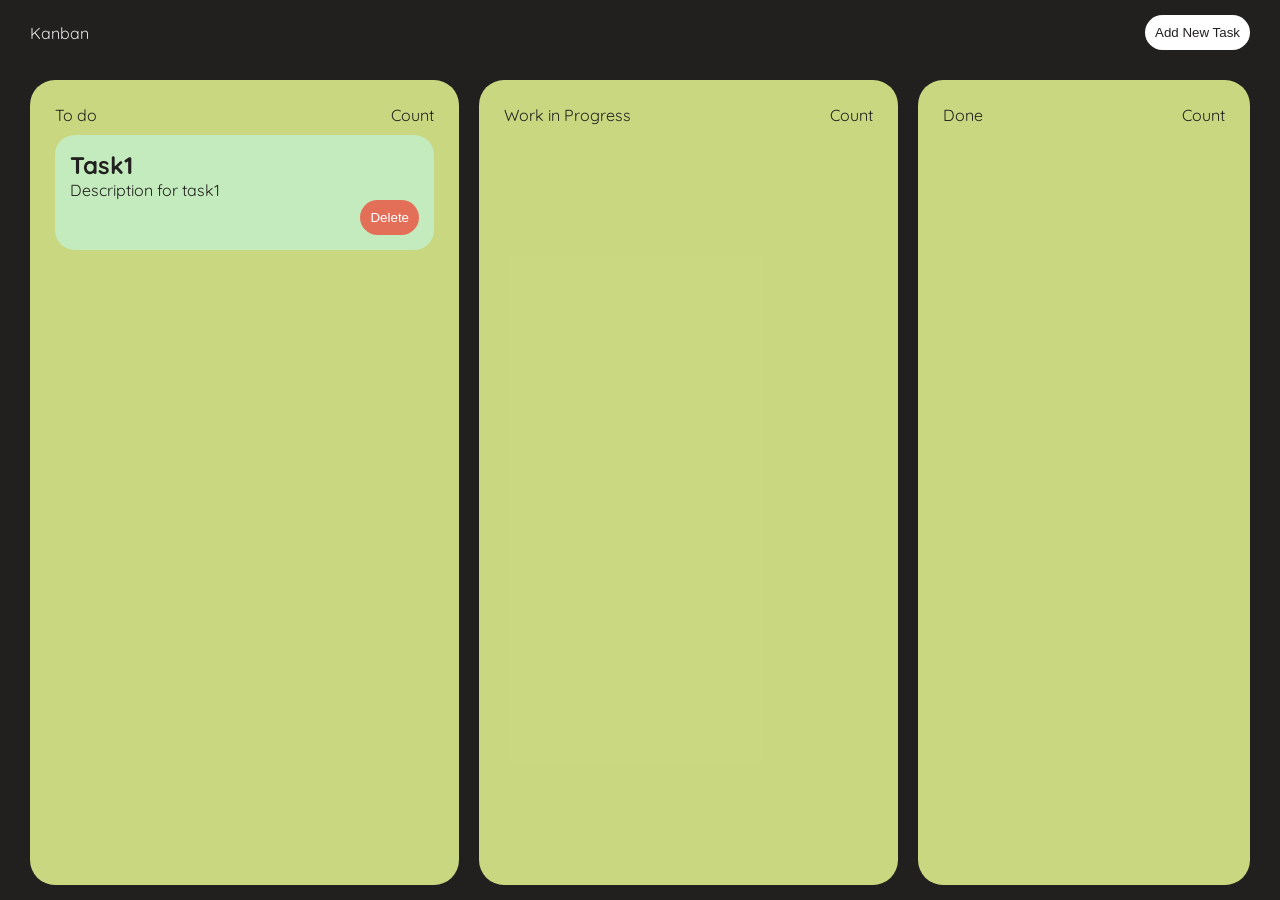
==== index.html @ dbea5243 "Basic UI comlete" ====
<!DOCTYPE html>
<html lang="en">
  <head>
    <meta charset="UTF-8" />
    <meta name="viewport" content="width=device-width, initial-scale=1.0" />
    <title>Document</title>
    <link rel="stylesheet" href="style.css" />
    <link rel="preconnect" href="https://fonts.googleapis.com" />
    <link rel="preconnect" href="https://fonts.gstatic.com" crossorigin />
    <link
      href="https://fonts.googleapis.com/css2?family=Quicksand:wght@300..700&display=swap"
      rel="stylesheet"
    />
  </head>
  <body>
    <main>
      <nav>
        <div class="left">Kanban</div>
        <button class="right">Add New Task</button>
      </nav>
      <section class="board">
        <div class="task-col">
          <div class="heading">
            <div class="left">To do</div>
            <div class="right">Count</div>
          </div>

          <div class="task" draggable="true">
            <h2>Task1</h2>
            <p>Description for task1</p>
            <button class="button">Delete</button>
          </div>
        </div>
        <div class="task-col">
          <div class="heading">
            <div class="left">Work in Progress</div>
            <div class="right">Count</div>
          </div>
        </div>
        <div class="task-col">
          <div class="heading">
            <div class="left">Done</div>
            <div class="right">Count</div>
          </div>
        </div>
      </section>
    </main>
  </body>
</html>
---- style.css ----
*{
    margin: 0;
    padding:0;
    box-sizing: border-box;
}
:root{
    --bg-color:#21201F;
    --primary-text-color:#e7e7e7;
    --quicksand-font-family: 'Quicksand', sans-serif;

    --nav-padding:15px 30px;
    --section-padding:15px 30px ;
    --padding-s:5x;
    --padding-m:10px;
    --padding-l:15px;
    --padding-xl:20px;
    --padding-xxl:25px;

    /* border radius */
    --br-s:5px;
    --br-m:10px;
    --br-l:15px;
    --br-xl:20px;
    --br-xxl:25px;
}
html,body{
    height: 100%;
    width: 100%;
    font-family: var(--quicksand-font-family);
}
body{
    background-color:var(--bg-color);
    color:var(--primary-text-color) ;
}
main{
  display: flex;
  flex-direction: column;
  height: 100%;
 }
nav{
padding: var(--nav-padding);
display: flex;
align-items: center;
justify-content: space-between;
}

nav button{
   background-color: #fff; 
   border: none;
   outline: none;
   color:black;
   padding: var(--padding-m);
   border-radius:var(--br-xl) ;

}

section{
    padding: var(--section-padding);
    display: flex;
    justify-content: space-between;
    gap: 20px;
    flex-grow: 1;
}
section .task-col{
    background-color:#e5f691db;
    border-radius: var(--br-xxl);
    padding: var(--padding-xxl);
    flex-grow: 1;
    display: flex;
    flex-direction: column;
    gap:var(--padding-m);
    cursor:grab;
}
.task-col .heading{
width: 100%;    
display: flex;
justify-content: space-between;
}
.heading .left,.right{
    color: #21201F;
}

section .task-col .task{
    background-color: #c1f8e698;
    border-radius: var(--br-xl);
    padding: var(--padding-l);
   color: #21201F;
   display: flex;
   flex-direction: column;
   gap:var(--padding-s);
}
section .task-col .task .button{
   align-self: flex-end;
   cursor: pointer;
   border: none;
   padding: var(--padding-m);
   border-radius: var(--br-xl);
   outline: none;
   color:#ffffff;
   background-color: #ff000086;
}
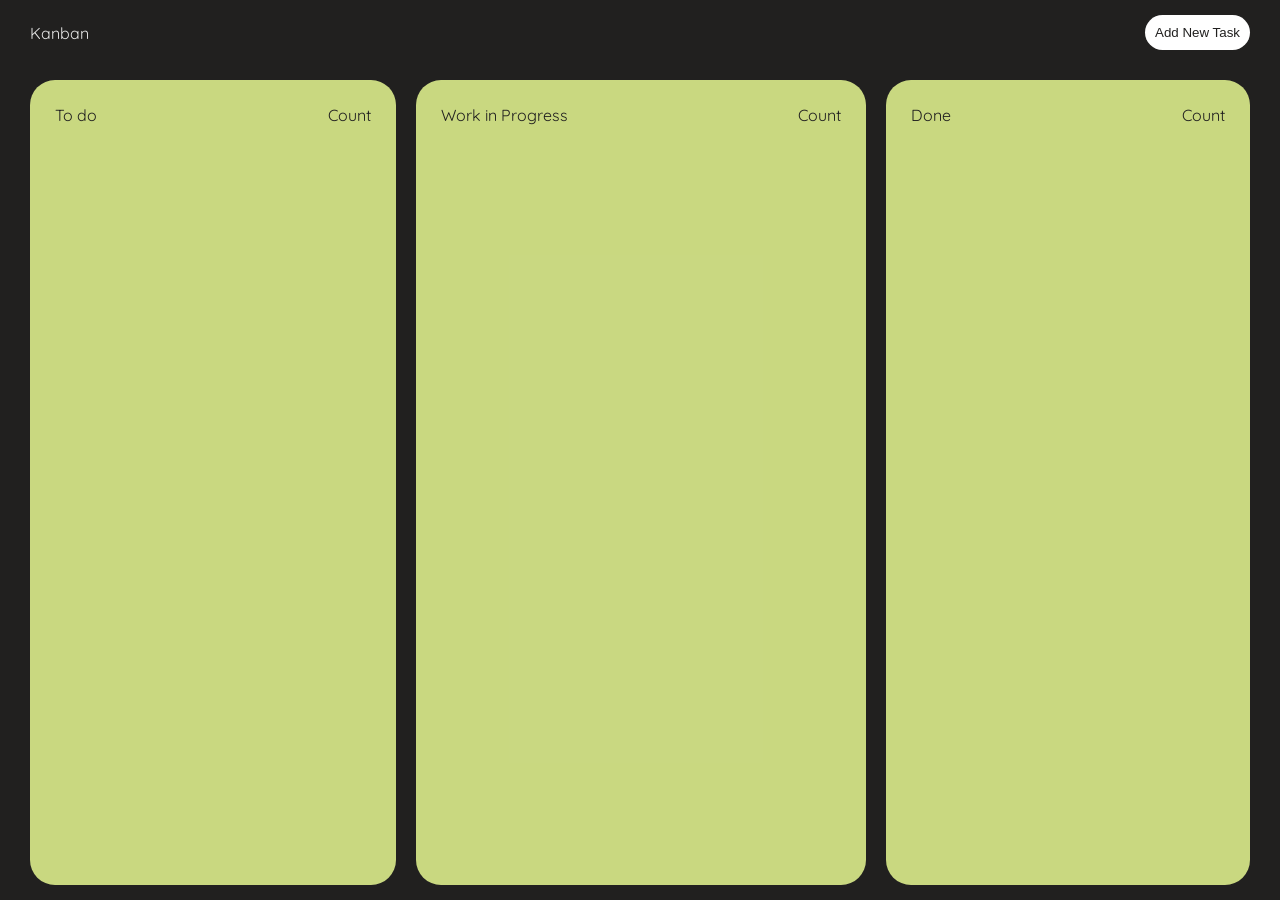
==== commit 8a702ead: "feat: Implement task persistence via local storage, enabling dynamic rendering and removal of hardco" ====
--- a/index.html
+++ b/index.html
@@ -16,28 +16,22 @@
     <main>
       <nav>
         <div class="left">Kanban</div>
-        <button class="right">Add New Task</button>
+        <button class="right" id="toggle-modal">Add New Task</button>
       </nav>
       <section class="board">
-        <div class="task-col">
+        <div id="todo" class="task-col">
           <div class="heading">
             <div class="left">To do</div>
             <div class="right">Count</div>
           </div>
-
-          <div class="task" draggable="true">
-            <h2>Task1</h2>
-            <p>Description for task1</p>
-            <button class="button">Delete</button>
-          </div>
         </div>
-        <div class="task-col">
+        <div id="progress" class="task-col">
           <div class="heading">
             <div class="left">Work in Progress</div>
             <div class="right">Count</div>
           </div>
         </div>
-        <div class="task-col">
+        <div id="done" class="task-col">
           <div class="heading">
             <div class="left">Done</div>
             <div class="right">Count</div>
@@ -45,5 +39,14 @@
         </div>
       </section>
     </main>
+    <div class="modal add-new-task">
+      <div class="bg"></div>
+      <div class="center">
+        <input type="text" placeholder="Task Title" />
+        <textarea placeholder="Task description"></textarea>
+        <button id="add-task-btn" class="add-task-btn">Add Task</button>
+      </div>
+    </div>
   </body>
+  <script src="script.js"></script>
 </html>
--- a/style.css
+++ b/style.css
@@ -70,6 +70,7 @@
     flex-direction: column;
     gap:var(--padding-m);
     cursor:grab;
+    transition :all 0.7s cubic-bezier(0.19,1,0.22,1)
 }
 .task-col .heading{
 width: 100%;    
@@ -98,4 +99,63 @@
    outline: none;
    color:#ffffff;
    background-color: #ff000086;
-}+}
+
+section .task-col.hover-over{
+    border:2px dashed black;
+    scale:1.02;
+}
+
+.modal{
+    position:fixed;
+    height: 100vh;
+    width: 100vw;
+    top: 0;
+    left: 0;
+    display: none;
+    justify-content: center;
+    align-items: center;
+    z-index: 100 ;
+}
+.modal.active{
+    display: flex;
+}
+.modal .center{
+    background-color: #fff;
+    padding:var(--padding-xxl);
+    border-radius: var(--br-xxl);
+    display: flex;
+    flex-direction: column;
+    gap:var(--padding-m);
+    position: relative;
+    z-index: 1;
+}
+.modal .bg{
+    position:absolute;
+    top:0;
+    left:0;
+    height: 100vh;
+    width: 100vw;
+    background-color: rgba(0, 0, 0, 0.297);
+    backdrop-filter: blur(10px);
+}
+.modal .center input,.modal .center textarea{
+    background-color:#fff;
+    color:#21201F;
+    border-radius: var(--br-xl);
+    padding: var(--padding-m);
+    border:1px solid #ccc;
+}
+.modal .center button{
+    background-color: #000000;
+    color:#fff;
+    border-radius: var(--br-xl);
+    padding: var(--padding-m);
+    border:1px solid #000000;
+    cursor: pointer;
+}   
+.modal .center button:hover{
+    background-color: #2a2828;
+    color:#fff;
+    border:1px solid #000000;
+}
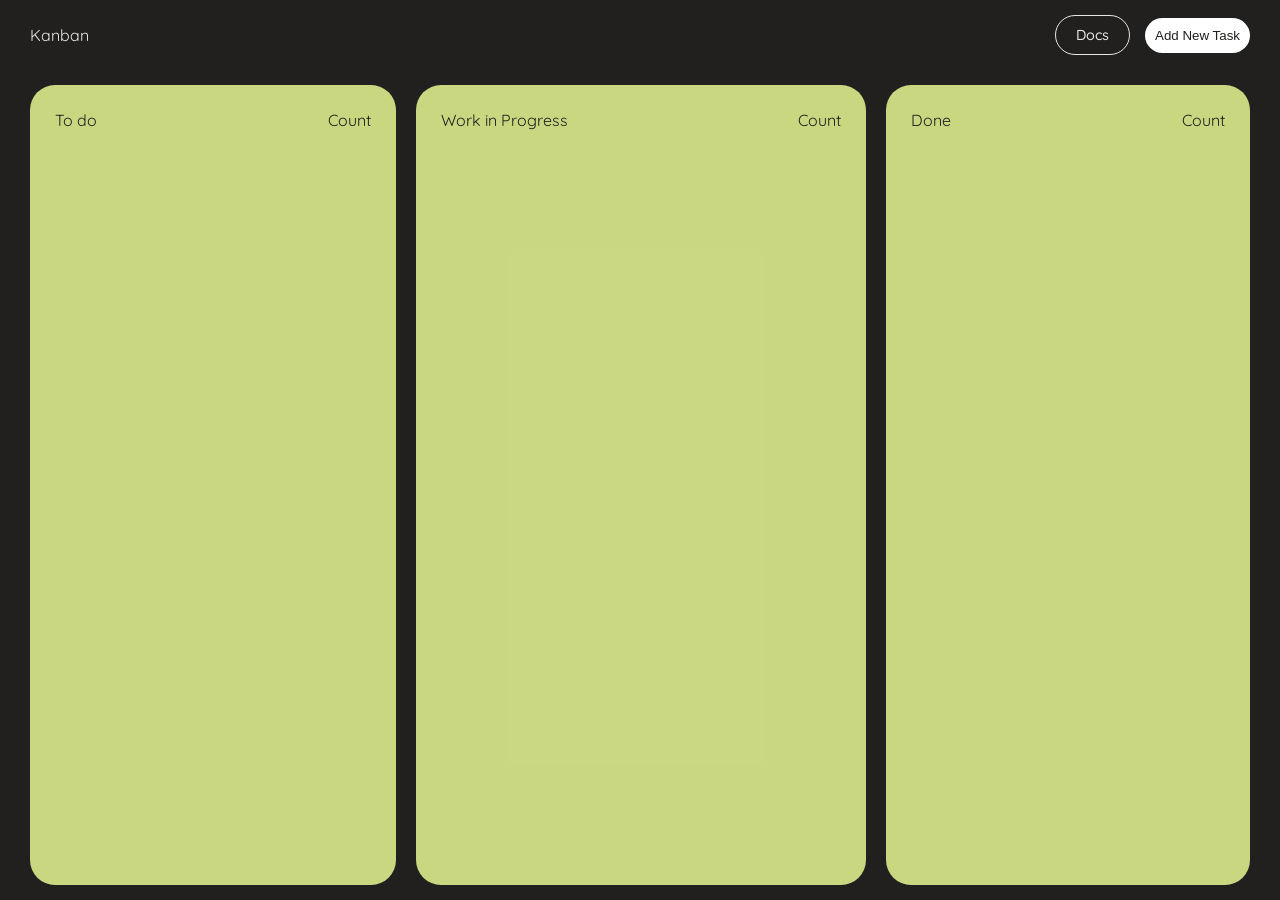
==== commit 7ac78121: "docs: add project technical documentation and navigation link to header" ====
--- a/index.html
+++ b/index.html
@@ -16,7 +16,10 @@
     <main>
       <nav>
         <div class="left">Kanban</div>
-        <button class="right" id="toggle-modal">Add New Task</button>
+        <div class="nav-actions">
+          <a href="docs.html" class="docs-btn">Docs</a>
+          <button class="right" id="toggle-modal">Add New Task</button>
+        </div>
       </nav>
       <section class="board">
         <div id="todo" class="task-col">
--- a/style.css
+++ b/style.css
@@ -44,6 +44,29 @@
 justify-content: space-between;
 }
 
+.nav-actions {
+    display: flex;
+    align-items: center;
+    gap: 15px;
+}
+
+.docs-btn {
+    background-color: transparent;
+    border: 1px solid var(--primary-text-color);
+    color: var(--primary-text-color);
+    text-decoration: none;
+    padding: var(--padding-m) var(--padding-xl);
+    border-radius: var(--br-xl);
+    font-size: 0.9rem;
+    font-weight: 500;
+    transition: all 0.3s ease;
+}
+
+.docs-btn:hover {
+    background-color: var(--primary-text-color);
+    color: var(--bg-color);
+}
+
 nav button{
    background-color: #fff; 
    border: none;
@@ -51,7 +74,7 @@
    color:black;
    padding: var(--padding-m);
    border-radius:var(--br-xl) ;
-
+   cursor: pointer;
 }
 
 section{
